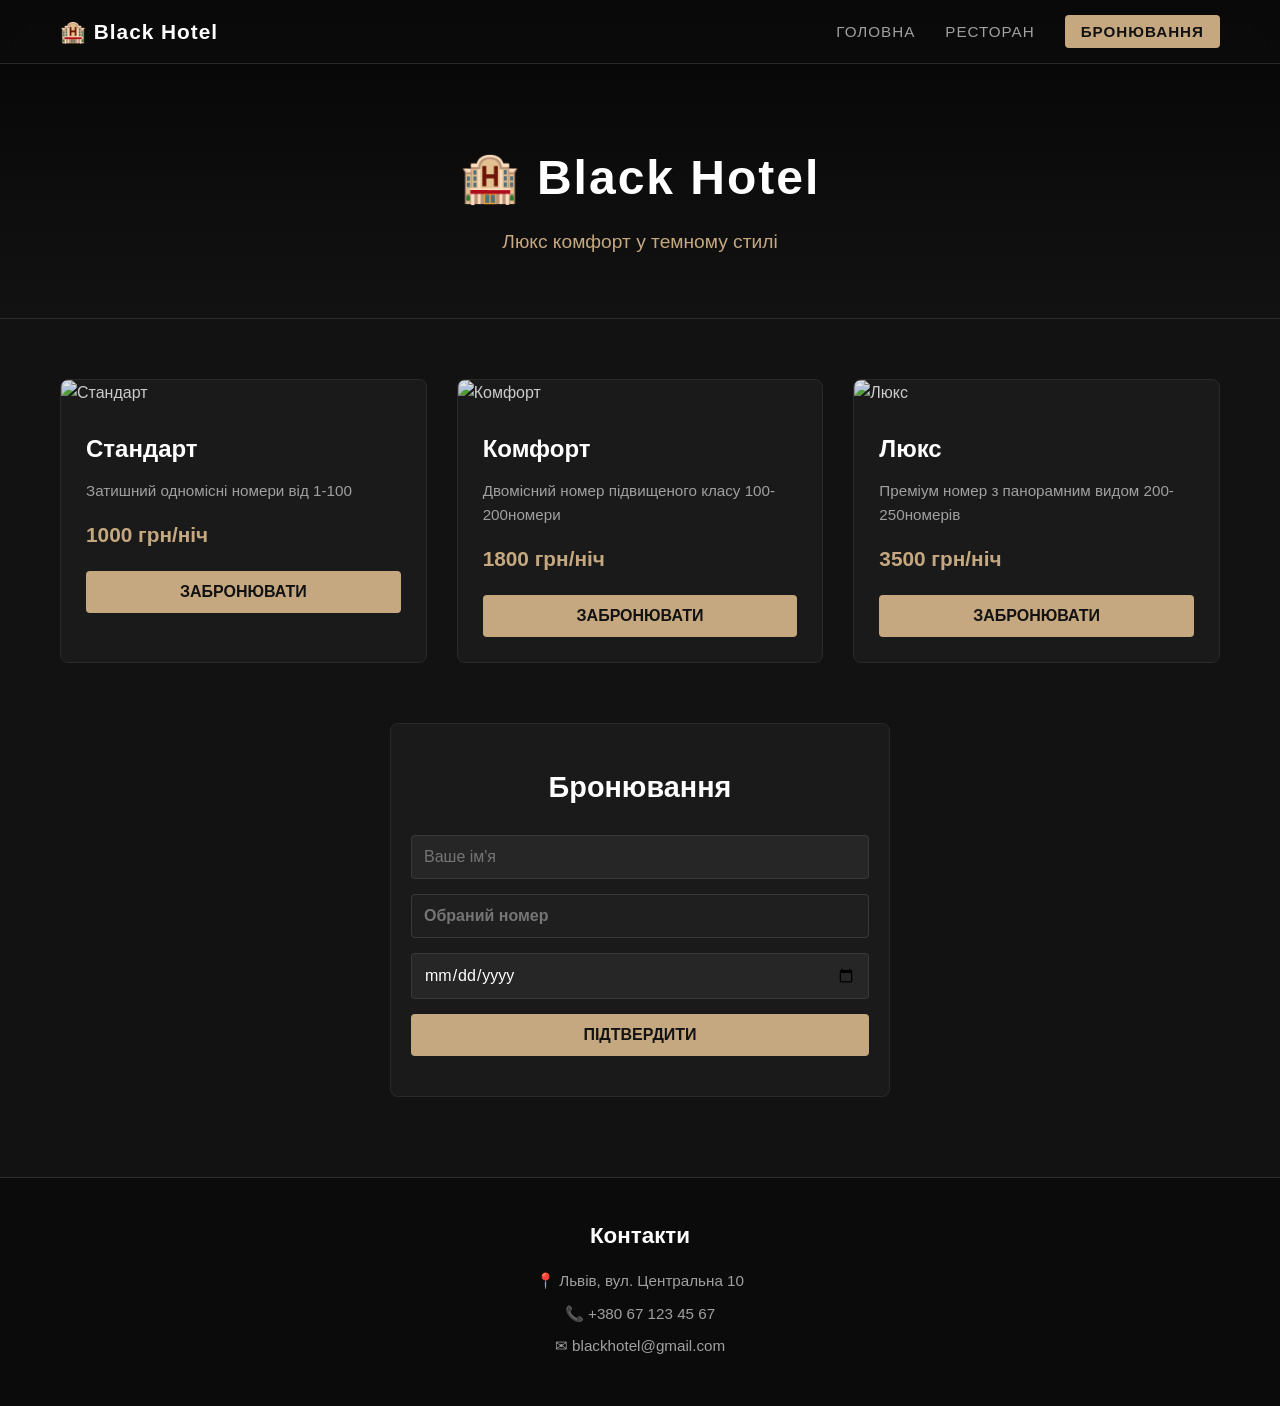
==== index.html @ 189beb65 "first commit" ====
<!DOCTYPE html>

<html lang="uk">

<head>
<nav class="main-nav">
    <div class="nav-container">
        <a href="index.html" class="logo">🏨 Black Hotel</a>
        <ul class="nav-links">
            <li><a href="index.html">Головна</a></li>
            
            <li><a href="restaurant.html">Ресторан</a></li>
            <li><a href="index.html#booking" class="nav-btn">Бронювання</a></li>
        </ul>
    </div>
</nav>
<meta charset="UTF-8">

<meta name="viewport" content="width=device-width, initial-scale=1.0">

<title>Black Hotel</title>

<link rel="stylesheet" href="style.css">

</head>

<body>



<header>

<h1>🏨 Black Hotel</h1>

<p>Люкс комфорт у темному стилі</p>

</header>



<section class="rooms">



<div class="room">

<img src="https://images.unsplash.com/photo-1566073771259-6a8506099945?w=600" alt="Стандарт">



<div class="room-info">

<h2>Стандарт</h2>

<p>Затишний одномісні номери від 1-100</p>

<p class="price">1000 грн/ніч</p>

<button onclick="bookRoom('Стандарт')">Забронювати</button>

</div>

</div>



<div class="room">

<img src="https://images.unsplash.com/photo-1582719478250-c89cae4dc85b?w=600" alt="Комфорт">



<div class="room-info">

<h2>Комфорт</h2>

<p>Двомісний номер підвищеного класу 100-200номери</p>

<p class="price">1800 грн/ніч</p>

<button onclick="bookRoom('Комфорт')">Забронювати</button>

</div>

</div>



<div class="room">

<img src="https://images.unsplash.com/photo-1578683010236-d716f9a3f461?w=600" alt="Люкс">



<div class="room-info">

<h2>Люкс</h2>

<p>Преміум номер з панорамним видом 200-250номерів</p>

<p class="price">3500 грн/ніч</p>

<button onclick="bookRoom('Люкс')">Забронювати</button>

</div>

</div>



</section>



<section class="booking">

<h2>Бронювання</h2>



<input type="text" id="name" placeholder="Ваше ім'я">

<input type="text" id="selectedRoom" placeholder="Обраний номер" readonly>

<input type="date" id="date">



<button onclick="confirmBooking()">Підтвердити</button>

</section>



<footer>

<h2>Контакти</h2>

<p>📍 Львів, вул. Центральна 10</p>

<p>📞 +380 67 123 45 67</p>

<p>✉ blackhotel@gmail.com</p>

</footer>



<script src="script.js"></script>



</body>

</html>
---- style.css ----
* {
    margin: 0;
    padding: 0;
    box-sizing: border-box;
    font-family: 'Segoe UI', Tahoma, Geneva, Verdana, sans-serif;
}

body {
    background-color: #121212;
    color: #e0e0e0;
    line-height: 1.6;
}


header {
    background: linear-gradient(rgba(0, 0, 0, 0.7), rgba(18, 18, 18, 1)), 
                url('https://images.unsplash.com/photo-1540555700478-4be289fbecef?w=1600') no-repeat center/cover;
    padding: 100px 20px 60px;
    text-align: center;
    border-bottom: 1px solid #2a2a2a;
}

header h1 {
    font-size: 3rem;
    color: #fff;
    letter-spacing: 2px;
    margin-bottom: 10px;
}

header p {
    font-size: 1.2rem;
    color: #c5a880; 
    font-weight: 300;
}


.rooms {
    max-width: 1200px;
    margin: 60px auto;
    padding: 0 20px;
    display: grid;
    grid-template-columns: repeat(auto-fit, minmax(300px, 1fr));
    gap: 30px;
}

.room {
    background-color: #1a1a1a;
    border: 1px solid #2a2a2a;
    border-radius: 8px;
    overflow: hidden;
    transition: transform 0.3s ease, box-shadow 0.3s ease;
}

.room:hover {
    transform: translateY(-5px);
    box-shadow: 0 10px 20px rgba(0, 0, 0, 0.5);
    border-color: #c5a880;
}

.room img {
    width: 100%;
    height: 220px;
    object-fit: cover;
    filter: brightness(0.9);
}

.room-info {
    padding: 25px;
}

.room-info h2 {
    font-size: 1.5rem;
    color: #fff;
    margin-bottom: 10px;
}

.room-info p {
    color: #a0a0a0;
    font-size: 0.95rem;
    margin-bottom: 15px;
}

.room-info .price {
    font-size: 1.3rem;
    color: #c5a880;
    font-weight: bold;
    margin-bottom: 20px;
}


button {
    width: 100%;
    background-color: #c5a880;
    color: #121212;
    border: none;
    padding: 12px;
    font-size: 1rem;
    font-weight: bold;
    text-transform: uppercase;
    cursor: pointer;
    border-radius: 4px;
    transition: background-color 0.3s ease;
}

button:hover {
    background-color: #b39368;
}

.booking {
    max-width: 500px;
    margin: 60px auto;
    padding: 40px 20px;
    background-color: #1a1a1a;
    border: 1px solid #2a2a2a;
    border-radius: 8px;
    text-align: center;
}

.booking h2 {
    color: #fff;
    margin-bottom: 25px;
    font-size: 1.8rem;
}

.booking input {
    width: 100%;
    padding: 12px;
    margin-bottom: 15px;
    background-color: #262626;
    border: 1px solid #3a3a3a;
    color: #fff;
    border-radius: 4px;
    font-size: 1rem;
    outline: none;
}

.booking input:focus {
    border-color: #c5a880;
}

.booking input[readonly] {
    background-color: #1f1f1f;
    color: #c5a880;
    font-weight: bold;
}


footer {
    background-color: #0b0b0b;
    padding: 40px 20px;
    text-align: center;
    border-top: 1px solid #2a2a2a;
    margin-top: 80px;
}

footer h2 {
    color: #fff;
    font-size: 1.4rem;
    margin-bottom: 15px;
}

footer p {
    color: #a0a0a0;
    margin-bottom: 8px;
    font-size: 0.95rem;
}


@media (max-width: 600px) {
    header h1 {
        font-size: 2.2rem;
    }
    .rooms {
        margin: 30px auto;
    }
}

.main-nav {
    position: fixed;
    top: 0;
    left: 0;
    width: 100%;
    z-index: 1000;
    background-color: rgba(11, 11, 11, 0.85); 
    backdrop-filter: blur(10px); 
    border-bottom: 1px solid #2a2a2a;
    padding: 15px 0;
}

.nav-container {
    max-width: 1200px;
    margin: 0 auto;
    padding: 0 20px;
    display: flex;
    justify-content: space-between;
    align-items: center;
}

.main-nav .logo {
    color: #fff;
    font-size: 1.3rem;
    font-weight: bold;
    text-decoration: none;
    letter-spacing: 1px;
}

.nav-links {
    display: flex;
    align-items: center;
    list-style: none;
    gap: 30px;
}

.nav-links a {
    color: #a0a0a0;
    text-decoration: none;
    font-size: 0.95rem;
    text-transform: uppercase;
    letter-spacing: 1px;
    transition: color 0.3s ease;
}

.nav-links a:hover {
    color: #c5a880; 
}


.nav-links .nav-btn {
    background-color: #c5a880;
    color: #121212;
    padding: 8px 16px;
    border-radius: 4px;
    font-weight: bold;
    transition: background-color 0.3s ease;
}

.nav-links .nav-btn:hover {
    background-color: #b39368;
    color: #121212;
}


header {
    padding-top: 140px !important; 
}


@media (max-width: 768px) {
    .nav-links {
        gap: 15px;
    }
    .nav-links a {
        font-size: 0.85rem;
    }
    .nav-links .nav-btn {
        padding: 6px 12px;
    }
}
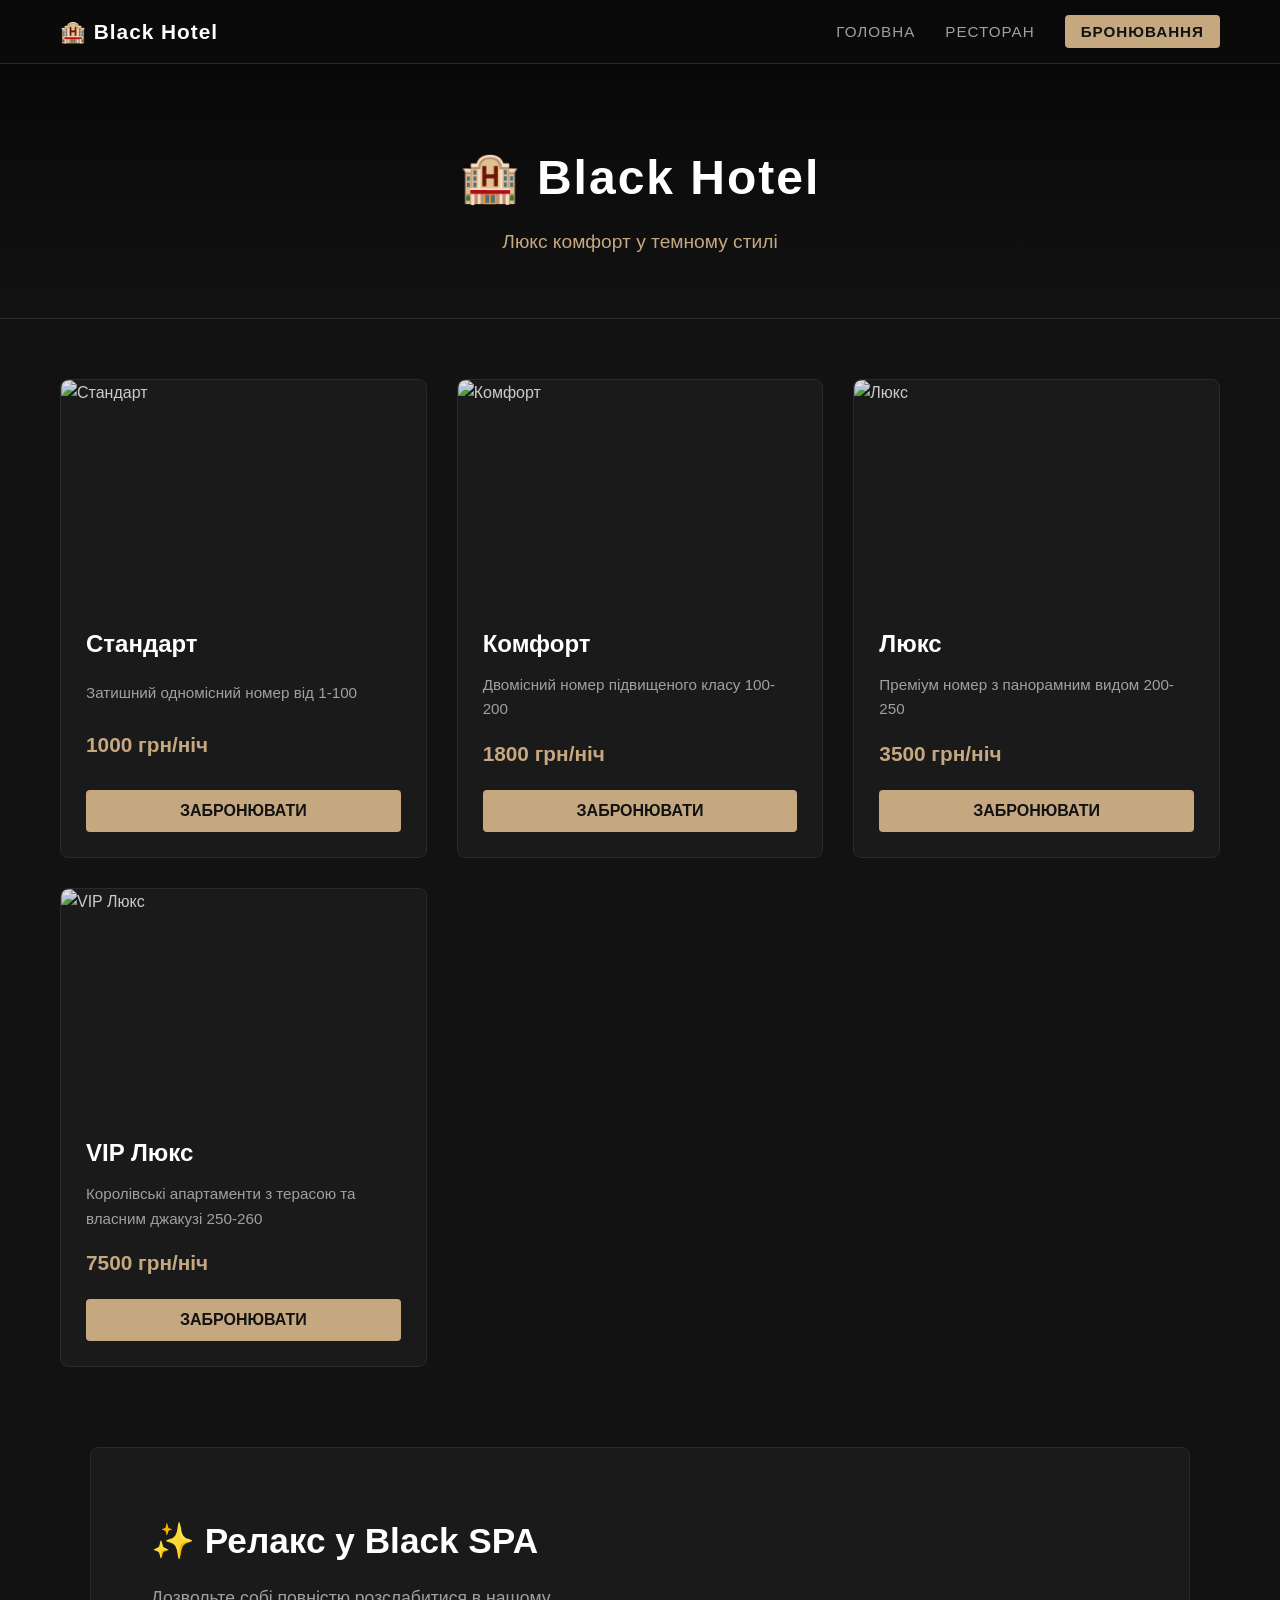
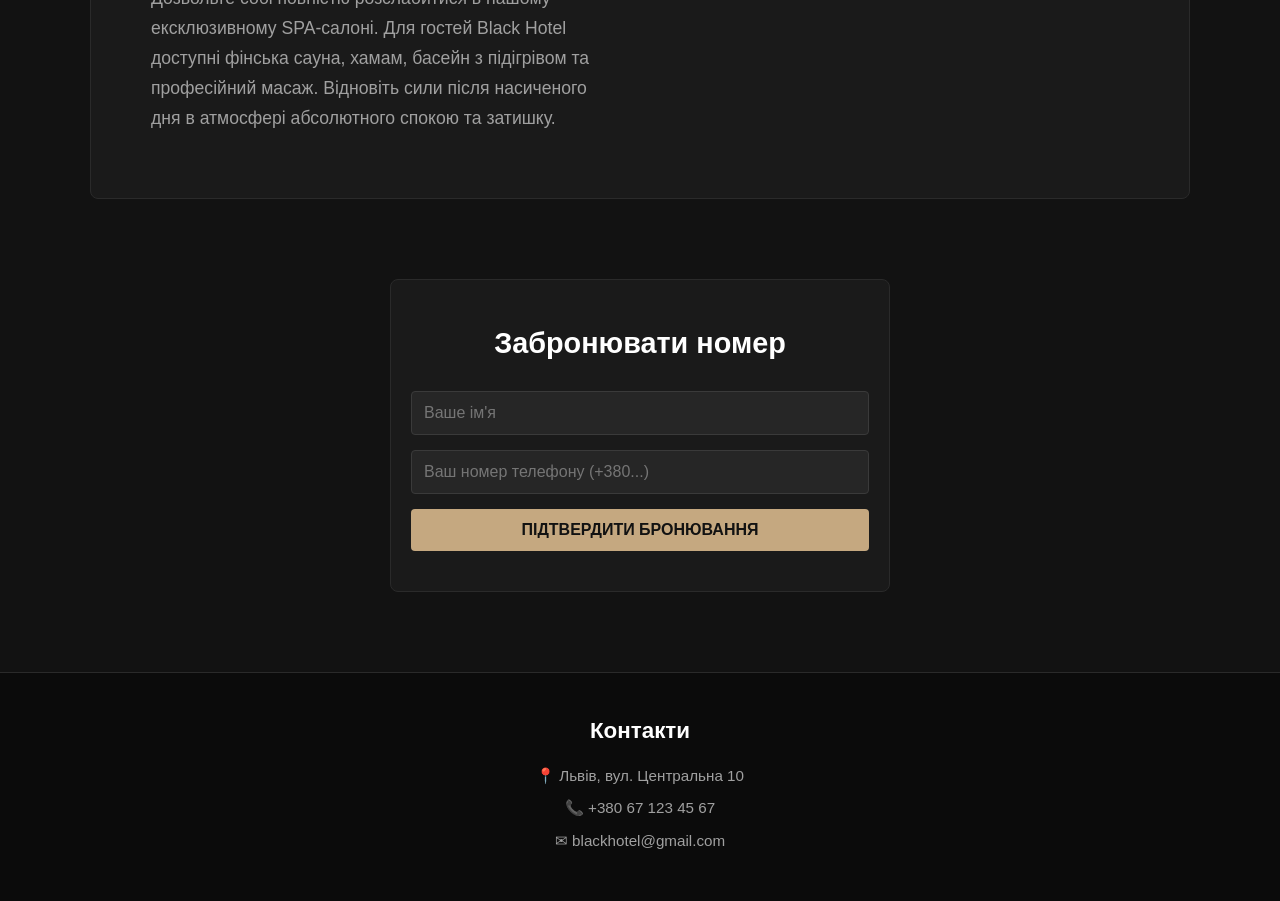
==== commit ac6a1feb: "16.07 save" ====
--- a/index.html
+++ b/index.html
@@ -1,155 +1,124 @@
 <!DOCTYPE html>
-
 <html lang="uk">
-
 <head>
-<nav class="main-nav">
-    <div class="nav-container">
-        <a href="index.html" class="logo">🏨 Black Hotel</a>
-        <ul class="nav-links">
-            <li><a href="index.html">Головна</a></li>
-            
-            <li><a href="restaurant.html">Ресторан</a></li>
-            <li><a href="index.html#booking" class="nav-btn">Бронювання</a></li>
-        </ul>
-    </div>
-</nav>
-<meta charset="UTF-8">
-
-<meta name="viewport" content="width=device-width, initial-scale=1.0">
-
-<title>Black Hotel</title>
-
-<link rel="stylesheet" href="style.css">
-
+    <meta charset="UTF-8">
+    <meta name="viewport" content="width=device-width, initial-scale=1.0">
+    <title>Black Hotel</title>
+    <!-- Підключаємо зовнішній CSS-файл -->
+    <link rel="stylesheet" href="style.css">
 </head>
-
 <body>
 
+    <!-- Навігаційна панель -->
+    <nav class="main-nav">
+        <div class="nav-container">
+            <a href="index.html" class="logo">🏨 Black Hotel</a>
+            <ul class="nav-links">
+                <li><a href="index.html">Головна</a></li>
+                <li><a href="restaurant.html">Ресторан</a></li>
+                <li><a href="#booking" class="nav-btn">Бронювання</a></li>
+            </ul>
+        </div>
+    </nav>
 
+    <!-- Шапка сайту -->
+    <header>
+        <h1>🏨 Black Hotel</h1>
+        <p>Люкс комфорт у темному стилі</p>
+    </header>
 
-<header>
+    <!-- Список Номерів -->
+    <section class="rooms">
+        
 
-<h1>🏨 Black Hotel</h1>
+        <!-- Номер 1: Стандарт -->
+        <div class="room">
+            <div class="room-img-container">
+                <img src="https://images.unsplash.com/photo-1566073771259-6a8506099945?w=600" alt="Стандарт">
+            </div>
+            <div class="room-info">
+                <h2>Стандарт</h2>
+                <p>Затишний одномісний номер від 1-100</p>
+                <p class="price">1000 грн/ніч</p>
+                <button onclick="bookRoom('Стандарт')">Забронювати</button>
+            </div>
+        </div>
 
-<p>Люкс комфорт у темному стилі</p>
+        <!-- Номер 2: Комфорт -->
+        <div class="room">
+            <div class="room-img-container">
+                <img src="https://images.unsplash.com/photo-1582719478250-c89cae4dc85b?w=600" alt="Комфорт">
+            </div>
+            <div class="room-info">
+                <h2>Комфорт</h2>
+                <p>Двомісний номер підвищеного класу 100-200</p>
+                <p class="price">1800 грн/ніч</p>
+                <button onclick="bookRoom('Комфорт')">Забронювати</button>
+            </div>
+        </div>
 
-</header>
+        <!-- Номер 3: Люкс -->
+        <div class="room">
+            <div class="room-img-container">
+                <img src="https://images.unsplash.com/photo-1578683010236-d716f9a3f461?w=600" alt="Люкс">
+            </div>
+            <div class="room-info">
+                <h2>Люкс</h2>
+                <p>Преміум номер з панорамним видом 200-250</p>
+                <p class="price">3500 грн/ніч</p>
+                <button onclick="bookRoom('Люкс')">Забронювати</button>
+            </div>
+        </div>
 
+        <!-- Номер 4: VIP Люкс -->
+        <div class="room">
+            <div class="room-img-container">
+                <img src="https://images.unsplash.com/photo-1618773928121-c32242e63f39?w=600" alt="VIP Люкс">
+            </div>
+            <div class="room-info">
+                <h2>VIP Люкс</h2>
+                <p>Королівські апартаменти з терасою та власним джакузі 250-260</p>
+                <p class="price">7500 грн/ніч</p>
+                <button onclick="bookRoom('VIP Люкс')">Забронювати</button>
+            </div>
+        </div>
+        <script>
+</script>
 
+    </section>
 
-<section class="rooms">
+    <!-- Секція СПА -->
+    <section class="spa-section">
+        <div class="spa-info">
+            <h2>✨ Релакс у Black SPA</h2>
+            <p>Дозвольте собі повністю розслабитися в нашому ексклюзивному SPA-салоні. Для гостей Black Hotel доступні фінська сауна, хамам, басейн з підігрівом та професійний масаж. Відновіть сили після насиченого дня в атмосфері абсолютного спокою та затишку.</p>
+        </div>
+        <div class="spa-image"></div>
+    </section>
 
-
-
-<div class="room">
-
-<img src="https://images.unsplash.com/photo-1566073771259-6a8506099945?w=600" alt="Стандарт">
-
-
-
-<div class="room-info">
-
-<h2>Стандарт</h2>
-
-<p>Затишний одномісні номери від 1-100</p>
-
-<p class="price">1000 грн/ніч</p>
-
-<button onclick="bookRoom('Стандарт')">Забронювати</button>
-
-</div>
-
-</div>
-
-
-
-<div class="room">
-
-<img src="https://images.unsplash.com/photo-1582719478250-c89cae4dc85b?w=600" alt="Комфорт">
-
-
-
-<div class="room-info">
-
-<h2>Комфорт</h2>
-
-<p>Двомісний номер підвищеного класу 100-200номери</p>
-
-<p class="price">1800 грн/ніч</p>
-
-<button onclick="bookRoom('Комфорт')">Забронювати</button>
-
-</div>
-
-</div>
-
-
-
-<div class="room">
-
-<img src="https://images.unsplash.com/photo-1578683010236-d716f9a3f461?w=600" alt="Люкс">
-
-
-
-<div class="room-info">
-
-<h2>Люкс</h2>
-
-<p>Преміум номер з панорамним видом 200-250номерів</p>
-
-<p class="price">3500 грн/ніч</p>
-
-<button onclick="bookRoom('Люкс')">Забронювати</button>
-
-</div>
-
-</div>
-
-
-
+<section class="booking" id="booking-section">
+    <h2>Забронювати номер</h2>
+    <form id="booking-form">
+        
+        <!-- Поле для імені клієнта -->
+        <input type="text" id="guest-name" placeholder="Ваше ім'я" required>
+        
+        <!-- Поле для введення ТЕЛЕФОНУ (тепер працює без проблем!) -->
+        <input type="tel" id="guest-phone" placeholder="Ваш номер телефону (+380...)" required>
+        
+        <!-- Кнопка відправки -->
+        <button type="submit">Підтвердити бронювання</button>
+    </form>
 </section>
 
+    <!-- Контакти -->
+    <footer>
+        <h2>Контакти</h2>
+        <p>📍 Львів, вул. Центральна 10</p>
+        <p>📞 +380 67 123 45 67</p>
+        <p>✉ blackhotel@gmail.com</p>
+    </footer>
 
-
-<section class="booking">
-
-<h2>Бронювання</h2>
-
-
-
-<input type="text" id="name" placeholder="Ваше ім'я">
-
-<input type="text" id="selectedRoom" placeholder="Обраний номер" readonly>
-
-<input type="date" id="date">
-
-
-
-<button onclick="confirmBooking()">Підтвердити</button>
-
-</section>
-
-
-
-<footer>
-
-<h2>Контакти</h2>
-
-<p>📍 Львів, вул. Центральна 10</p>
-
-<p>📞 +380 67 123 45 67</p>
-
-<p>✉ blackhotel@gmail.com</p>
-
-</footer>
-
-
-
-<script src="script.js"></script>
-
-
-
+    <script src="script.js"></script>
 </body>
-
 </html>
--- a/style.css
+++ b/style.css
@@ -1,4 +1,6 @@
-
+/* ==========================================================================
+   1. Базові та глобальні стилі
+   ========================================================================== */
 * {
     margin: 0;
     padding: 0;
@@ -6,176 +8,19 @@
     font-family: 'Segoe UI', Tahoma, Geneva, Verdana, sans-serif;
 }
 
+html {
+    scroll-behavior: smooth; /* Забезпечує плавне переміщення при кліку на "Бронювання" */
+}
+
 body {
     background-color: #121212;
     color: #e0e0e0;
     line-height: 1.6;
 }
 
-
-header {
-    background: linear-gradient(rgba(0, 0, 0, 0.7), rgba(18, 18, 18, 1)), 
-                url('https://images.unsplash.com/photo-1540555700478-4be289fbecef?w=1600') no-repeat center/cover;
-    padding: 100px 20px 60px;
-    text-align: center;
-    border-bottom: 1px solid #2a2a2a;
-}
-
-header h1 {
-    font-size: 3rem;
-    color: #fff;
-    letter-spacing: 2px;
-    margin-bottom: 10px;
-}
-
-header p {
-    font-size: 1.2rem;
-    color: #c5a880; 
-    font-weight: 300;
-}
-
-
-.rooms {
-    max-width: 1200px;
-    margin: 60px auto;
-    padding: 0 20px;
-    display: grid;
-    grid-template-columns: repeat(auto-fit, minmax(300px, 1fr));
-    gap: 30px;
-}
-
-.room {
-    background-color: #1a1a1a;
-    border: 1px solid #2a2a2a;
-    border-radius: 8px;
-    overflow: hidden;
-    transition: transform 0.3s ease, box-shadow 0.3s ease;
-}
-
-.room:hover {
-    transform: translateY(-5px);
-    box-shadow: 0 10px 20px rgba(0, 0, 0, 0.5);
-    border-color: #c5a880;
-}
-
-.room img {
-    width: 100%;
-    height: 220px;
-    object-fit: cover;
-    filter: brightness(0.9);
-}
-
-.room-info {
-    padding: 25px;
-}
-
-.room-info h2 {
-    font-size: 1.5rem;
-    color: #fff;
-    margin-bottom: 10px;
-}
-
-.room-info p {
-    color: #a0a0a0;
-    font-size: 0.95rem;
-    margin-bottom: 15px;
-}
-
-.room-info .price {
-    font-size: 1.3rem;
-    color: #c5a880;
-    font-weight: bold;
-    margin-bottom: 20px;
-}
-
-
-button {
-    width: 100%;
-    background-color: #c5a880;
-    color: #121212;
-    border: none;
-    padding: 12px;
-    font-size: 1rem;
-    font-weight: bold;
-    text-transform: uppercase;
-    cursor: pointer;
-    border-radius: 4px;
-    transition: background-color 0.3s ease;
-}
-
-button:hover {
-    background-color: #b39368;
-}
-
-.booking {
-    max-width: 500px;
-    margin: 60px auto;
-    padding: 40px 20px;
-    background-color: #1a1a1a;
-    border: 1px solid #2a2a2a;
-    border-radius: 8px;
-    text-align: center;
-}
-
-.booking h2 {
-    color: #fff;
-    margin-bottom: 25px;
-    font-size: 1.8rem;
-}
-
-.booking input {
-    width: 100%;
-    padding: 12px;
-    margin-bottom: 15px;
-    background-color: #262626;
-    border: 1px solid #3a3a3a;
-    color: #fff;
-    border-radius: 4px;
-    font-size: 1rem;
-    outline: none;
-}
-
-.booking input:focus {
-    border-color: #c5a880;
-}
-
-.booking input[readonly] {
-    background-color: #1f1f1f;
-    color: #c5a880;
-    font-weight: bold;
-}
-
-
-footer {
-    background-color: #0b0b0b;
-    padding: 40px 20px;
-    text-align: center;
-    border-top: 1px solid #2a2a2a;
-    margin-top: 80px;
-}
-
-footer h2 {
-    color: #fff;
-    font-size: 1.4rem;
-    margin-bottom: 15px;
-}
-
-footer p {
-    color: #a0a0a0;
-    margin-bottom: 8px;
-    font-size: 0.95rem;
-}
-
-
-@media (max-width: 600px) {
-    header h1 {
-        font-size: 2.2rem;
-    }
-    .rooms {
-        margin: 30px auto;
-    }
-}
-
+/* ==========================================================================
+   2. Фіксована навігаційна панель
+   ========================================================================== */
 .main-nav {
     position: fixed;
     top: 0;
@@ -225,7 +70,6 @@
     color: #c5a880; 
 }
 
-
 .nav-links .nav-btn {
     background-color: #c5a880;
     color: #121212;
@@ -240,13 +84,269 @@
     color: #121212;
 }
 
-
+/* ==========================================================================
+   3. Шапка сайту (Header)
+   ========================================================================== */
 header {
-    padding-top: 140px !important; 
-}
-
-
+    background: linear-gradient(rgba(0, 0, 0, 0.7), rgba(18, 18, 18, 1)), 
+                url('https://images.unsplash.com/photo-1540555700478-4be289fbecef?w=1600') no-repeat center/cover;
+    padding: 100px 20px 60px;
+    text-align: center;
+    border-bottom: 1px solid #2a2a2a;
+    padding-top: 140px !important; /* Зміщення для шапки, щоб її не перекривало меню */
+}
+
+header h1 {
+    font-size: 3rem;
+    color: #fff;
+    letter-spacing: 2px;
+    margin-bottom: 10px;
+}
+
+header p {
+    font-size: 1.2rem;
+    color: #c5a880; 
+    font-weight: 300;
+}
+
+/* ==========================================================================
+   4. Кімнати та номери (Rooms)
+   ========================================================================== */
+.rooms {
+    max-width: 1200px;
+    margin: 60px auto;
+    padding: 0 20px;
+    display: grid;
+    grid-template-columns: repeat(auto-fit, minmax(280px, 1fr)); /* Авто-підлаштування колонок */
+    gap: 30px;
+}
+
+.room {
+    background-color: #1a1a1a;
+    border: 1px solid #2a2a2a;
+    border-radius: 8px;
+    overflow: hidden;
+    display: flex;
+    flex-direction: column;
+    justify-content: space-between;
+    transition: transform 0.3s ease, box-shadow 0.3s ease, border-color 0.3s ease;
+    animation: fadeInUp 0.8s ease forwards; /* Анімація появи карток */
+}
+
+.room:hover {
+    transform: translateY(-5px);
+    box-shadow: 0 10px 20px rgba(0, 0, 0, 0.5);
+    border-color: #c5a880;
+}
+
+/* Контейнер для зображення номерів для плавного ефекту наближення */
+.room-img-container {
+    overflow: hidden;
+    border-top-left-radius: 8px;
+    border-top-right-radius: 8px;
+    height: 220px;
+}
+
+.room img {
+    width: 100%;
+    height: 100%;
+    object-fit: cover;
+    filter: brightness(0.9);
+    transition: transform 0.5s ease; /* Плавність збільшення фото */
+}
+
+.room:hover img {
+    transform: scale(1.05); /* Легке збільшення фото всередині контейнера */
+}
+
+.room-info {
+    padding: 25px;
+    display: flex;
+    flex-direction: column;
+    flex-grow: 1;
+    justify-content: space-between;
+}
+
+.room-info h2 {
+    font-size: 1.5rem;
+    color: #fff;
+    margin-bottom: 10px;
+}
+
+.room-info p {
+    color: #a0a0a0;
+    font-size: 0.95rem;
+    margin-bottom: 15px;
+}
+
+.room-info .price {
+    font-size: 1.3rem;
+    color: #c5a880;
+    font-weight: bold;
+    margin-bottom: 20px;
+}
+
+/* ==========================================================================
+   5. Секція СПА (SPA Section)
+   ========================================================================== */
+.spa-section {
+    max-width: 1100px;
+    margin: 80px auto;
+    padding: 0 20px;
+    display: flex;
+    align-items: center;
+    gap: 40px;
+    background-color: #1a1a1a;
+    border: 1px solid #2a2a2a;
+    border-radius: 8px;
+    overflow: hidden;
+    animation: fadeInUp 0.8s ease forwards; /* Анімація появи СПА */
+}
+
+.spa-info {
+    padding: 40px;
+    flex: 1;
+}
+
+.spa-info h2 {
+    font-size: 2.2rem;
+    color: #fff;
+    margin-bottom: 15px;
+}
+
+.spa-info p {
+    color: #a0a0a0;
+    font-size: 1.1rem;
+    line-height: 1.7;
+}
+
+.spa-image {
+    flex: 1;
+    height: 350px;
+    background: url('https://images.unsplash.com/photo-1540555700478-4be289fbecef?w=800') no-repeat center/cover;
+}
+
+/* ==========================================================================
+   6. Форма бронювання (Booking)
+   ========================================================================== */
+.booking {
+    max-width: 500px;
+    margin: 60px auto;
+    padding: 40px 20px;
+    background-color: #1a1a1a;
+    border: 1px solid #2a2a2a;
+    border-radius: 8px;
+    text-align: center;
+}
+
+.booking h2 {
+    color: #fff;
+    margin-bottom: 25px;
+    font-size: 1.8rem;
+}
+
+.booking input {
+    width: 100%;
+    padding: 12px;
+    margin-bottom: 15px;
+    background-color: #262626;
+    border: 1px solid #3a3a3a;
+    color: #fff;
+    border-radius: 4px;
+    font-size: 1rem;
+    outline: none;
+    transition: border-color 0.3s;
+}
+
+.booking input:focus {
+    border-color: #c5a880;
+}
+
+.booking input[readonly] {
+    background-color: #1f1f1f;
+    color: #c5a880;
+    font-weight: bold;
+}
+
+/* Кнопки замовлення та підтвердження */
+button {
+    width: 100%;
+    background-color: #c5a880;
+    color: #121212;
+    border: none;
+    padding: 12px;
+    font-size: 1rem;
+    font-weight: bold;
+    text-transform: uppercase;
+    cursor: pointer;
+    border-radius: 4px;
+    transition: background-color 0.3s ease;
+}
+
+button:hover {
+    background-color: #b39368;
+}
+
+/* ==========================================================================
+   7. Контакти та підвал (Footer)
+   ========================================================================== */
+footer {
+    background-color: #0b0b0b;
+    padding: 40px 20px;
+    text-align: center;
+    border-top: 1px solid #2a2a2a;
+    margin-top: 80px;
+}
+
+footer h2 {
+    color: #fff;
+    font-size: 1.4rem;
+    margin-bottom: 15px;
+}
+
+footer p {
+    color: #a0a0a0;
+    margin-bottom: 8px;
+    font-size: 0.95rem;
+}
+
+/* ==========================================================================
+   8. Анімації та адаптивність (Keyframes & Media Queries)
+   ========================================================================== */
+
+/* Анімація плавного випливання карток */
+@keyframes fadeInUp {
+    from {
+        opacity: 0;
+        transform: translateY(20px);
+    }
+    to {
+        opacity: 1;
+        transform: translateY(0);
+    }
+}
+
+/* Мобільні пристрої та планшети */
 @media (max-width: 768px) {
+    .spa-section {
+        flex-direction: column;
+        gap: 0;
+    }
+
+    .spa-image {
+        width: 100%;
+        height: 250px;
+        order: -1; /* Картинка стає зверху на смартфонах */
+    }
+}
+
+@media (max-width: 600px) {
+    header h1 {
+        font-size: 2.2rem;
+    }
+    .rooms {
+        margin: 30px auto;
+    }
     .nav-links {
         gap: 15px;
     }
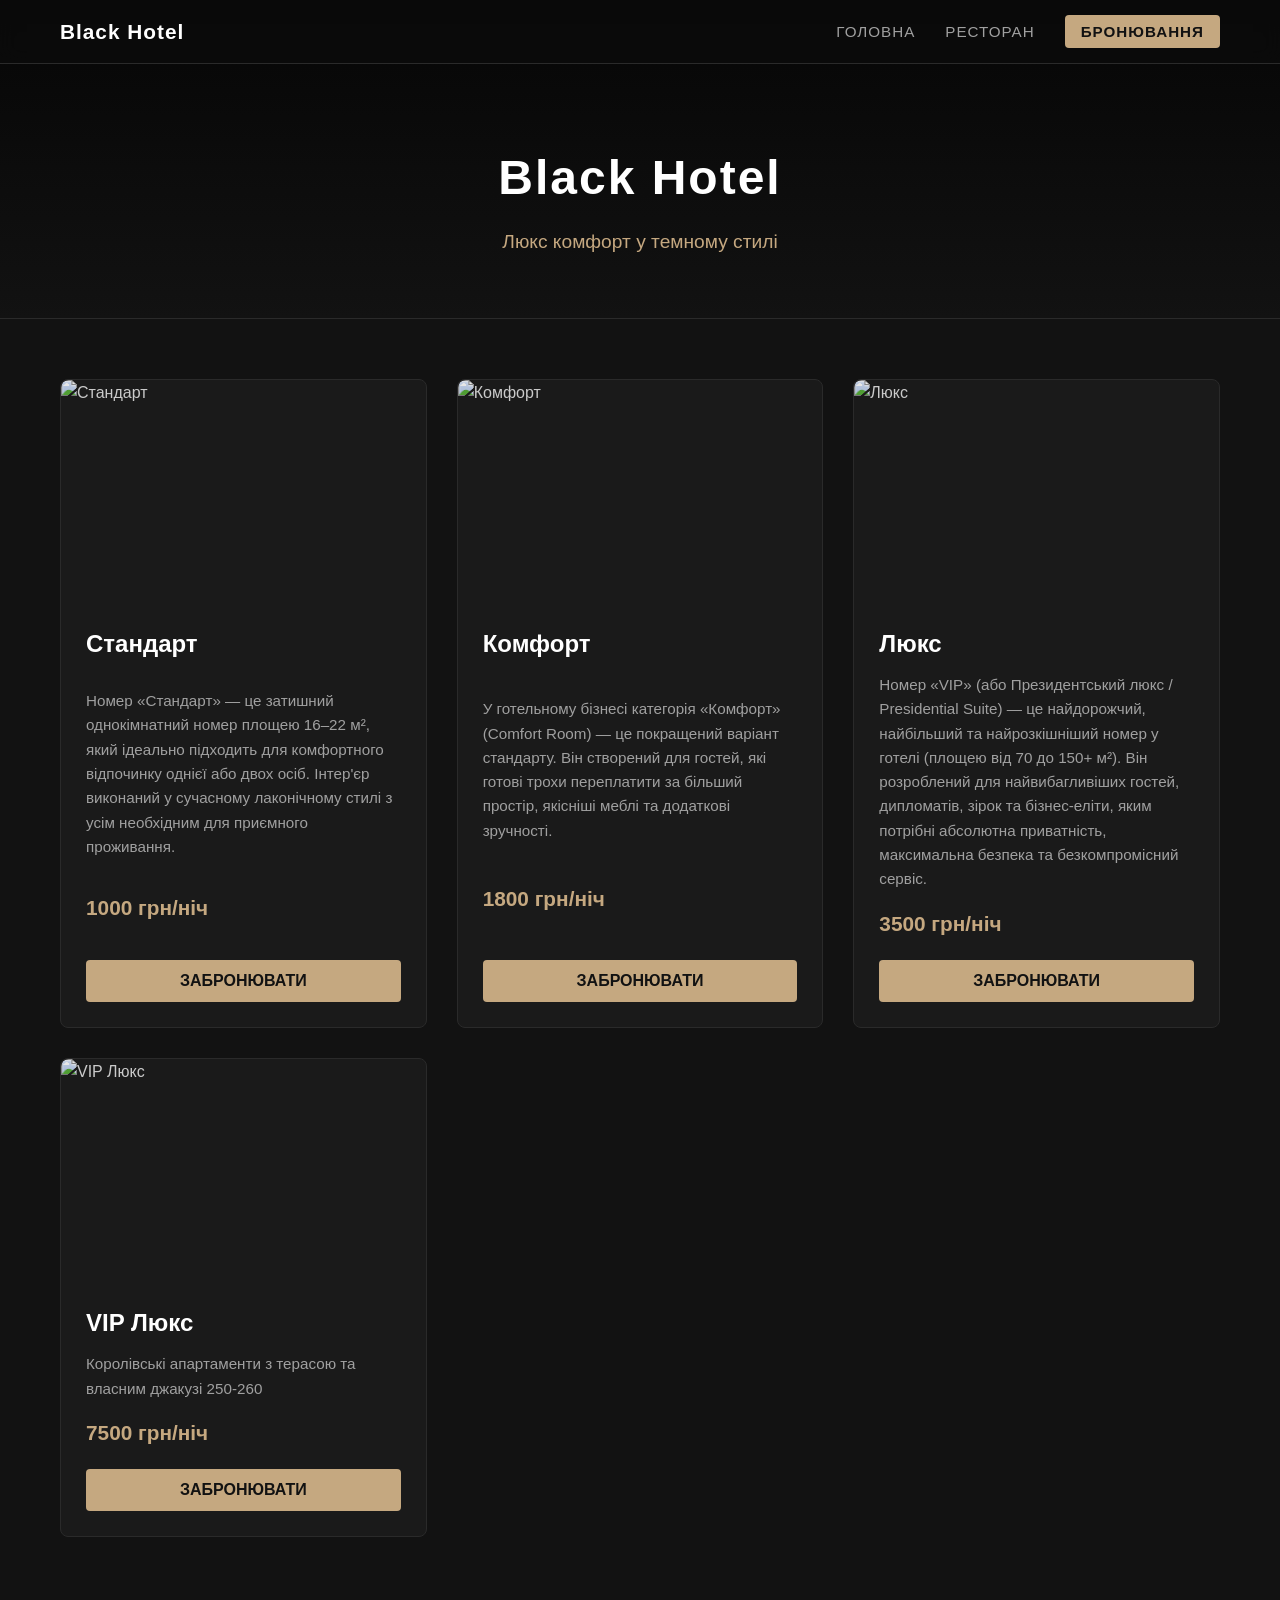
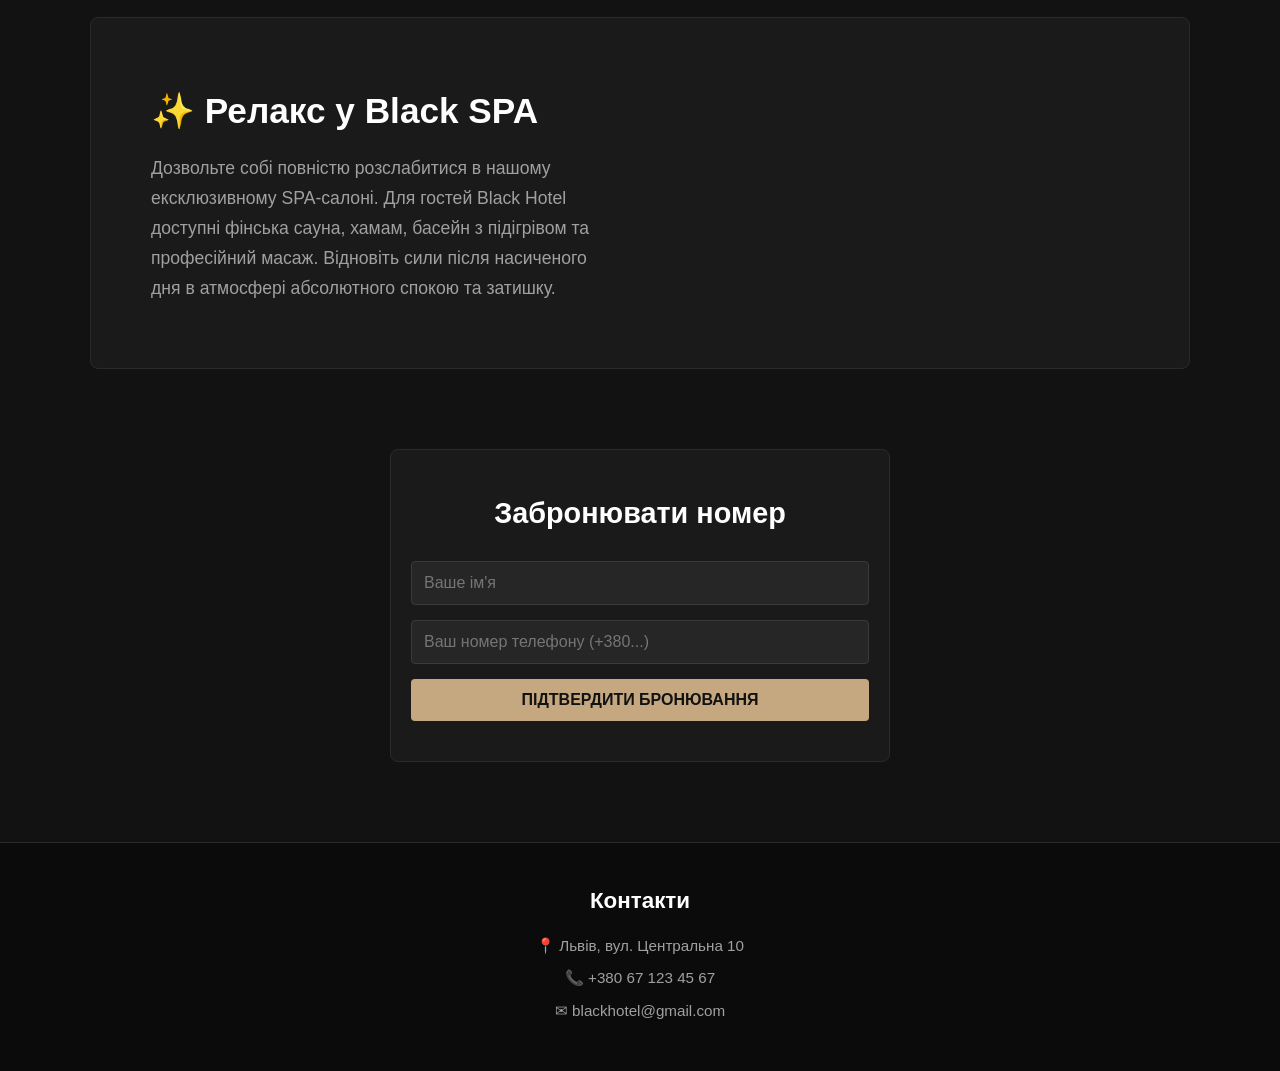
==== commit e740d4ce: "save final" ====
--- a/index.html
+++ b/index.html
@@ -12,7 +12,7 @@
     <!-- Навігаційна панель -->
     <nav class="main-nav">
         <div class="nav-container">
-            <a href="index.html" class="logo">🏨 Black Hotel</a>
+            <a href="index.html" class="logo"> Black Hotel</a>
             <ul class="nav-links">
                 <li><a href="index.html">Головна</a></li>
                 <li><a href="restaurant.html">Ресторан</a></li>
@@ -23,7 +23,7 @@
 
     <!-- Шапка сайту -->
     <header>
-        <h1>🏨 Black Hotel</h1>
+        <h1> Black Hotel</h1>
         <p>Люкс комфорт у темному стилі</p>
     </header>
 
@@ -38,7 +38,7 @@
             </div>
             <div class="room-info">
                 <h2>Стандарт</h2>
-                <p>Затишний одномісний номер від 1-100</p>
+                <p>Номер «Стандарт» — це затишний однокімнатний номер площею 16–22 м², який ідеально підходить для комфортного відпочинку однієї або двох осіб. Інтер'єр виконаний у сучасному лаконічному стилі з усім необхідним для приємного проживання.</p>
                 <p class="price">1000 грн/ніч</p>
                 <button onclick="bookRoom('Стандарт')">Забронювати</button>
             </div>
@@ -51,7 +51,7 @@
             </div>
             <div class="room-info">
                 <h2>Комфорт</h2>
-                <p>Двомісний номер підвищеного класу 100-200</p>
+                <p>У готельному бізнесі категорія «Комфорт» (Comfort Room) — це покращений варіант стандарту. Він створений для гостей, які готові трохи переплатити за більший простір, якісніші меблі та додаткові зручності.</p>
                 <p class="price">1800 грн/ніч</p>
                 <button onclick="bookRoom('Комфорт')">Забронювати</button>
             </div>
@@ -64,7 +64,7 @@
             </div>
             <div class="room-info">
                 <h2>Люкс</h2>
-                <p>Преміум номер з панорамним видом 200-250</p>
+                <p>Номер «VIP» (або Президентський люкс / Presidential Suite) — це найдорожчий, найбільший та найрозкішніший номер у готелі (площею від 70 до 150+ м²). Він розроблений для найвибагливіших гостей, дипломатів, зірок та бізнес-еліти, яким потрібні абсолютна приватність, максимальна безпека та безкомпромісний сервіс.</p>
                 <p class="price">3500 грн/ніч</p>
                 <button onclick="bookRoom('Люкс')">Забронювати</button>
             </div>
